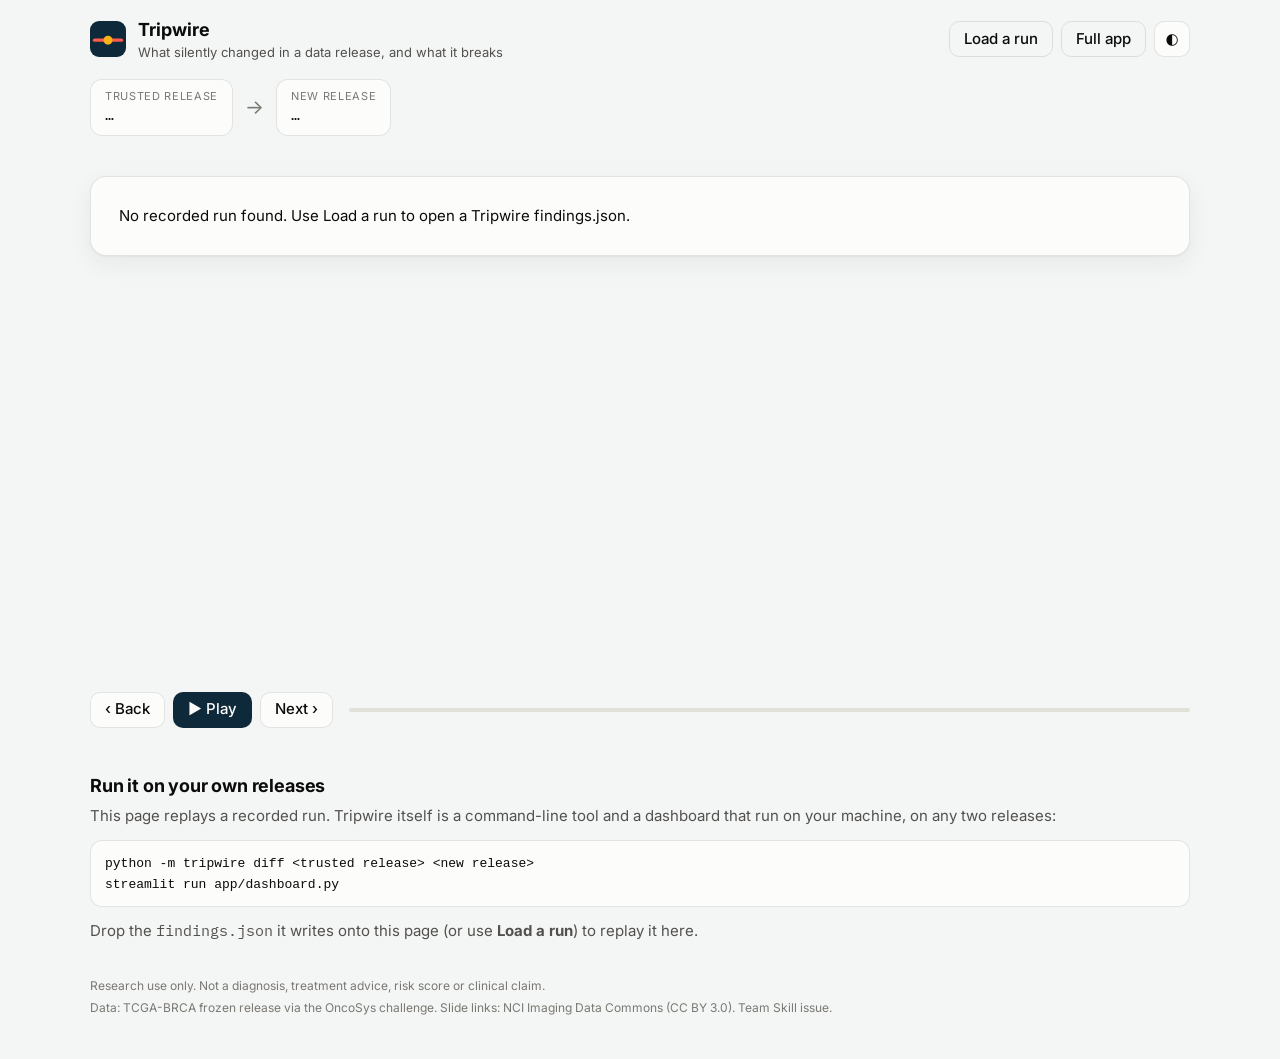
==== site/index.html @ 2ed7e62f "Replay page: step through a real Tripwire run (site/) A static page that replays one recorded run in" ====
<!doctype html>
<html lang="en">
<head>
<meta charset="utf-8">
<meta name="viewport" content="width=device-width, initial-scale=1">
<title>Tripwire Replay</title>
<meta name="description" content="Step through a real Tripwire run: what silently changed between two data releases, what it breaks, and what to do next.">
<link rel="preconnect" href="https://fonts.googleapis.com">
<link rel="preconnect" href="https://fonts.gstatic.com" crossorigin>
<link href="https://fonts.googleapis.com/css2?family=IBM+Plex+Mono:wght@400;500&family=Inter:wght@400;500;600;700&display=swap" rel="stylesheet">
<link rel="stylesheet" href="style.css">
<link rel="icon" href="data:image/svg+xml,%3Csvg xmlns='http://www.w3.org/2000/svg' viewBox='0 0 32 32'%3E%3Crect width='32' height='32' rx='8' fill='%230e2a3a'/%3E%3Cpath d='M4 17h24' stroke='%23ff5a4e' stroke-width='3' stroke-linecap='round'/%3E%3Ccircle cx='16' cy='17' r='4' fill='%23fab219'/%3E%3C/svg%3E">
</head>
<body>
<header class="top">
  <div class="brand">
    <svg class="mark" viewBox="0 0 32 32" aria-hidden="true"><rect width="32" height="32" rx="8"/><path d="M4 17h24"/><circle cx="16" cy="17" r="4"/></svg>
    <div>
      <div class="name">Tripwire</div>
      <div class="tag">What silently changed in a data release, and what it breaks</div>
    </div>
  </div>
  <div class="top-actions">
    <label class="btn ghost" title="Load a findings.json or .replay.json from any Tripwire run">
      <input id="file" type="file" accept=".json,application/json" hidden>
      <span>Load a run</span>
    </label>
    <a id="fullApp" class="btn ghost" href="#run-it">Full app</a>
    <button id="theme" class="btn icon" type="button" aria-label="Switch light or dark theme">◐</button>
  </div>
</header>

<section class="run-bar" aria-label="This run">
  <div class="releases">
    <div class="rel"><span class="k">Trusted release</span><span id="relA" class="v mono">…</span></div>
    <div class="arrow" aria-hidden="true">→</div>
    <div class="rel"><span class="k">New release</span><span id="relB" class="v mono">…</span></div>
  </div>
  <div id="overall" class="overall" aria-live="polite"></div>
</section>

<nav class="stages" id="stages" aria-label="Steps"></nav>

<main id="stage" class="stage" tabindex="-1"></main>

<div class="player">
  <button id="prev" class="btn" type="button" aria-label="Previous step">‹ Back</button>
  <button id="play" class="btn primary" type="button">▶ Play</button>
  <button id="next" class="btn" type="button" aria-label="Next step">Next ›</button>
  <div class="progress" aria-hidden="true"><span id="bar"></span></div>
</div>

<section id="run-it" class="run-it">
  <h2>Run it on your own releases</h2>
  <p>This page replays a recorded run. Tripwire itself is a command-line tool and a dashboard that run on your machine, on any two releases:</p>
  <pre class="mono"><code>python -m tripwire diff &lt;trusted release&gt; &lt;new release&gt;
streamlit run app/dashboard.py</code></pre>
  <p>Drop the <span class="mono">findings.json</span> it writes onto this page (or use <b>Load a run</b>) to replay it here.</p>
</section>

<footer class="foot">
  <p id="ruo">Research use only. Not a diagnosis, treatment advice, risk score or clinical claim.</p>
  <p>Data: TCGA-BRCA frozen release via the OncoSys challenge. Slide links: NCI Imaging Data Commons (CC BY 3.0). Team Skill issue.</p>
</footer>

<div id="drop" class="drop" hidden><div>Drop a Tripwire findings.json to replay it</div></div>
<div id="tip" class="tip" role="tooltip" hidden></div>
<script src="app.js"></script>
</body>
</html>
---- site/style.css ----
:root {
  color-scheme: light;
  --page: #f4f6f5;
  --surface: #fcfcfb;
  --surface-2: #eef1ef;
  --ink: #0b0b0b;
  --ink-2: #52514e;
  --muted: #7a7873;
  --line: #e1e0d9;
  --ring: rgba(11, 11, 11, 0.10);
  --brand: #0e2a3a;
  --wire: #ff5a4e;
  --wire-glow: rgba(255, 90, 78, 0.35);
  --dot: #c9ccc6;
  --dot-seen: #9aa59d;
  /* change kinds: reference categorical slots 1..8, fixed order */
  --c1: #2a78d6; --c2: #eb6834; --c3: #1baf7a; --c4: #eda100;
  --c5: #e87ba4; --c6: #008300; --c7: #6250d6; --c8: #e34948;
  /* verdicts: fixed status colors, always paired with icon + label */
  --ready: #0ca30c; --conditional: #fab219; --blocked: #d03b3b; --insufficient: #898781;
  --ready-ink: #006300;
  --shadow: 0 1px 2px rgba(0,0,0,.04), 0 8px 24px rgba(14,42,58,.06);
}
@media (prefers-color-scheme: dark) {
  :root:where(:not([data-theme="light"])) {
    color-scheme: dark;
    --page: #0d0f0f; --surface: #1a1a19; --surface-2: #232422; --ink: #f0efec; --ink-2: #c3c2b7;
    --muted: #8f8d86; --line: #2c2c2a; --ring: rgba(255,255,255,.10); --brand: #b9d7e6;
    --dot: #3a3c39; --dot-seen: #5d655f;
    --c1: #3987e5; --c2: #d95926; --c3: #199e70; --c4: #c98500;
    --c5: #d55181; --c6: #008300; --c7: #9085e9; --c8: #e66767;
    --ready-ink: #0ca30c; --shadow: 0 1px 2px rgba(0,0,0,.3);
  }
}
:root[data-theme="dark"] {
  color-scheme: dark;
  --page: #0d0f0f; --surface: #1a1a19; --surface-2: #232422; --ink: #f0efec; --ink-2: #c3c2b7;
  --muted: #8f8d86; --line: #2c2c2a; --ring: rgba(255,255,255,.10); --brand: #b9d7e6;
  --dot: #3a3c39; --dot-seen: #5d655f;
  --c1: #3987e5; --c2: #d95926; --c3: #199e70; --c4: #c98500;
  --c5: #d55181; --c6: #008300; --c7: #9085e9; --c8: #e66767;
  --ready-ink: #0ca30c; --shadow: 0 1px 2px rgba(0,0,0,.3);
}

* { box-sizing: border-box; }
html { -webkit-text-size-adjust: 100%; }
body {
  margin: 0; background: var(--page); color: var(--ink);
  font: 15px/1.5 Inter, system-ui, -apple-system, "Segoe UI", sans-serif;
}
.mono { font-family: "IBM Plex Mono", ui-monospace, Consolas, monospace; }
a { color: inherit; }
h2, h3 { margin: 0; letter-spacing: -0.01em; }

/* header */
.top {
  display: flex; align-items: center; justify-content: space-between; gap: 16px;
  padding: 16px clamp(16px, 4vw, 40px); max-width: 1180px; margin: 0 auto;
}
.brand { display: flex; align-items: center; gap: 12px; min-width: 0; }
.mark { width: 36px; height: 36px; flex: none; }
.mark rect { fill: var(--brand); }
.mark path { stroke: var(--wire); stroke-width: 3; stroke-linecap: round; }
.mark circle { fill: var(--conditional); }
.name { font-weight: 700; font-size: 18px; }
.tag { color: var(--ink-2); font-size: 13px; }
.top-actions { display: flex; gap: 8px; align-items: center; flex: none; }

.btn {
  display: inline-flex; align-items: center; gap: 6px; height: 36px; padding: 0 14px;
  border-radius: 10px; border: 1px solid var(--ring); background: var(--surface); color: var(--ink);
  font: inherit; font-weight: 500; cursor: pointer; text-decoration: none; white-space: nowrap;
}
.btn:hover { border-color: var(--muted); }
.btn:focus-visible { outline: 2px solid var(--c1); outline-offset: 2px; }
.btn.primary { background: var(--brand); color: var(--surface); border-color: transparent; }
.btn.ghost { background: transparent; }
.btn.icon { width: 36px; padding: 0; justify-content: center; }

/* run bar */
.run-bar, .stages, .stage, .player, .run-it, .foot {
  max-width: 1180px; margin-left: auto; margin-right: auto;
  padding-left: clamp(16px, 4vw, 40px); padding-right: clamp(16px, 4vw, 40px);
}
.run-bar { display: flex; flex-wrap: wrap; align-items: center; justify-content: space-between; gap: 12px; }
.releases { display: flex; align-items: center; gap: 12px; flex-wrap: wrap; }
.rel { display: flex; flex-direction: column; background: var(--surface); border: 1px solid var(--ring); border-radius: 12px; padding: 8px 14px; }
.rel .k { font-size: 11px; text-transform: uppercase; letter-spacing: .06em; color: var(--muted); }
.rel .v { font-weight: 500; }
.arrow { color: var(--muted); font-size: 20px; }
.overall { display: flex; align-items: center; gap: 10px; }
.overall .lbl { color: var(--ink-2); font-size: 13px; }

/* verdict pill: icon + label + color */
.pill {
  display: inline-flex; align-items: center; gap: 6px; padding: 3px 10px 3px 6px; border-radius: 999px;
  font-size: 13px; font-weight: 600; border: 1px solid var(--ring); background: var(--surface); white-space: nowrap;
}
.pill i { width: 18px; height: 18px; border-radius: 50%; display: inline-grid; place-items: center; font-style: normal; font-size: 11px; color: #fff; }
.pill.Ready i { background: var(--ready); }
.pill.Conditional i { background: var(--conditional); color: #0b0b0b; }
.pill.Blocked i { background: var(--blocked); }
.pill.Insufficient i { background: var(--insufficient); }
.pill.big { font-size: 15px; padding: 5px 14px 5px 8px; }
.pill.big i { width: 22px; height: 22px; font-size: 13px; }

/* stage chips */
.stages { display: flex; gap: 6px; overflow-x: auto; padding-top: 20px; padding-bottom: 4px; scrollbar-width: thin; }
.chip {
  flex: none; display: flex; align-items: center; gap: 8px; border: 1px solid var(--ring); background: var(--surface);
  color: var(--ink-2); border-radius: 999px; padding: 6px 12px 6px 6px; font: inherit; font-size: 13px; cursor: pointer;
}
.chip b { width: 22px; height: 22px; border-radius: 50%; background: var(--surface-2); display: grid; place-items: center; font-size: 12px; color: var(--ink-2); }
.chip.done b { background: var(--dot-seen); color: var(--surface); }
.chip.on { color: var(--ink); border-color: var(--ink); }
.chip.on b { background: var(--wire); color: #fff; }

/* stage */
.stage { padding-top: 16px; padding-bottom: 8px; min-height: 520px; outline: none; }
.card { background: var(--surface); border: 1px solid var(--ring); border-radius: 16px; box-shadow: var(--shadow); padding: clamp(16px, 3vw, 28px); }
.lead { display: flex; flex-wrap: wrap; align-items: baseline; justify-content: space-between; gap: 8px 24px; margin-bottom: 18px; }
.lead h2 { font-size: clamp(20px, 2.6vw, 26px); }
.lead p { margin: 4px 0 0; color: var(--ink-2); max-width: 70ch; }
.fade-in { animation: fade .35s ease both; }
@keyframes fade { from { opacity: 0; transform: translateY(6px); } to { opacity: 1; transform: none; } }

/* step 1: files */
.files { display: grid; grid-template-columns: repeat(auto-fill, minmax(min(190px, 100%), 1fr)); gap: 10px; }
.file { border: 1px solid var(--ring); border-radius: 12px; padding: 12px 14px; background: var(--surface); }
.file .fn { font-family: "IBM Plex Mono", monospace; font-size: 13px; word-break: break-all; }
.file .n { font-size: 22px; font-weight: 600; margin-top: 4px; font-variant-numeric: tabular-nums; }
.file .s { color: var(--muted); font-size: 12px; }
.file.gone { opacity: .55; border-style: dashed; }
.callout { margin-top: 16px; padding: 12px 14px; border-radius: 12px; background: var(--surface-2); color: var(--ink-2); font-size: 14px; }
.callout b { color: var(--ink); }

/* step 2: scan */
.scan { display: grid; grid-template-columns: minmax(0, 1fr) 280px; gap: 20px; }
@media (max-width: 860px) { .scan { grid-template-columns: 1fr; } }
.field-wrap { position: relative; }
.field-head { display: flex; justify-content: space-between; align-items: baseline; gap: 8px; margin-bottom: 8px; flex-wrap: wrap; }
.field-head .fn { font-family: "IBM Plex Mono", monospace; font-size: 13px; }
.field-head .count { color: var(--ink-2); font-size: 13px; font-variant-numeric: tabular-nums; }
svg.field { width: 100%; height: auto; display: block; }
svg.field circle { fill: var(--dot); transition: fill .25s ease; }
svg.field circle.seen { fill: var(--dot-seen); }
svg.field circle.hit { stroke: var(--surface); stroke-width: 2; }
svg.field .wire { stroke: var(--wire); stroke-width: 2; }
svg.field .wire-glow { stroke: var(--wire-glow); stroke-width: 10; }
svg.field .trip { fill: none; stroke-width: 2; }
.file-tabs { display: flex; flex-wrap: wrap; gap: 6px; margin-bottom: 12px; }
.ftab { border: 1px solid var(--ring); border-radius: 8px; padding: 4px 8px; font-family: "IBM Plex Mono", monospace; font-size: 12px; color: var(--muted); background: var(--surface); }
.ftab.on { color: var(--ink); border-color: var(--ink); }
.ftab.clean::after { content: " ✓"; color: var(--ready-ink); }
.ftab.tripped::after { content: " ●"; color: var(--wire); }
.legend { display: flex; flex-direction: column; gap: 8px; }
.legend .row { display: flex; align-items: center; gap: 10px; font-size: 14px; }
.sw { width: 12px; height: 12px; border-radius: 50%; flex: none; box-shadow: 0 0 0 2px var(--surface), 0 0 0 3px var(--ring); }
.legend .n { margin-left: auto; font-variant-numeric: tabular-nums; font-weight: 600; }
.tally { font-size: 40px; font-weight: 700; font-variant-numeric: tabular-nums; line-height: 1; }
.tally small { font-size: 14px; font-weight: 500; color: var(--ink-2); }
.side { display: flex; flex-direction: column; gap: 16px; }
.side .sub { color: var(--ink-2); font-size: 13px; }

/* step 3: findings */
.findings { display: grid; gap: 12px; }
.finding { border: 1px solid var(--ring); border-radius: 14px; padding: 16px; display: grid; grid-template-columns: 6px 1fr; gap: 14px; background: var(--surface); }
.finding .bar { border-radius: 3px; }
.finding .meta { display: flex; flex-wrap: wrap; gap: 8px; align-items: center; margin-bottom: 6px; }
.finding .id { font-family: "IBM Plex Mono", monospace; font-size: 12px; color: var(--muted); }
.finding .kind { font-weight: 600; }
.finding p { margin: 4px 0; }
.sev { font-size: 12px; border-radius: 6px; padding: 1px 8px; border: 1px solid var(--ring); color: var(--ink-2); }
.sev.high { border-color: var(--blocked); color: var(--blocked); }
.sev.medium { border-color: var(--conditional); }
.reason { color: var(--ink-2); font-size: 13px; }
.samples { display: flex; flex-wrap: wrap; gap: 6px; margin-top: 8px; }
.sample { font-family: "IBM Plex Mono", monospace; font-size: 12px; border: 1px solid var(--ring); border-radius: 6px; padding: 2px 7px; text-decoration: none; background: var(--surface-2); }
a.sample:hover { border-color: var(--c1); }
.limit { margin-top: 8px; font-size: 13px; color: var(--muted); }

/* step 4: impact */
.impact { display: grid; grid-template-columns: 1fr 1fr; gap: 16px; }
@media (max-width: 760px) { .impact { grid-template-columns: 1fr; } }
.analysis { border: 1px solid var(--ring); border-radius: 14px; padding: 16px; background: var(--surface); }
.analysis h3 { font-size: 16px; display: flex; gap: 8px; align-items: center; flex-wrap: wrap; }
.analysis .aid { font-family: "IBM Plex Mono", monospace; font-size: 12px; color: var(--muted); }
.reads { display: flex; flex-wrap: wrap; gap: 6px; margin: 10px 0; }
.reads span { font-family: "IBM Plex Mono", monospace; font-size: 12px; border-radius: 6px; padding: 2px 7px; border: 1px solid var(--ring); }
.reads span.hit { border-color: var(--wire); color: var(--wire); }
.analysis .why { color: var(--ink-2); font-size: 14px; margin: 0; }
.touch { display: flex; gap: 6px; flex-wrap: wrap; margin-top: 10px; }
.touch span { font-size: 12px; padding: 2px 8px; border-radius: 999px; color: #fff; }

/* step 5: rerun */
.rerun { display: grid; grid-template-columns: 1fr 1fr; gap: 16px; }
@media (max-width: 760px) { .rerun { grid-template-columns: 1fr; } }
.meter { margin: 18px 0 8px; }
.meter .track { position: relative; height: 44px; }
.meter .axis { position: absolute; left: 0; right: 0; top: 21px; height: 2px; background: var(--line); }
.meter .band { position: absolute; top: 10px; height: 24px; border-radius: 6px; background: color-mix(in srgb, var(--ready) 16%, transparent); border: 1px dashed color-mix(in srgb, var(--ready) 60%, transparent); }
.meter .mk { position: absolute; top: 4px; width: 2px; height: 36px; transform: translateX(-1px); }
.meter .mk.a { background: var(--ink); }
.meter .mk.b { background: var(--wire); transition: left 1.2s cubic-bezier(.2,.8,.2,1); }
.meter .labels { display: flex; justify-content: space-between; font-size: 12px; color: var(--muted); font-variant-numeric: tabular-nums; }
.kv { display: grid; grid-template-columns: auto 1fr; gap: 4px 14px; font-size: 14px; margin-top: 10px; }
.kv dt { color: var(--muted); }
.kv dd { margin: 0; font-variant-numeric: tabular-nums; }
.bars { display: grid; gap: 8px; margin-top: 14px; }
.brow { display: grid; grid-template-columns: 64px 1fr 52px; gap: 10px; align-items: center; font-size: 13px; }
.brow .b2 { display: grid; gap: 2px; }
.brow .b2 span { height: 8px; border-radius: 0 4px 4px 0; min-width: 2px; transition: width 1s ease; }
.brow .b2 span.a { background: var(--dot-seen); }
.brow .b2 span.b { background: var(--c1); }
.brow .v { text-align: right; font-variant-numeric: tabular-nums; color: var(--ink-2); }
.key { display: flex; gap: 14px; font-size: 12px; color: var(--ink-2); margin-top: 8px; }
.key span::before { content: ""; display: inline-block; width: 10px; height: 8px; border-radius: 2px; margin-right: 5px; vertical-align: middle; }
.key .ka::before { background: var(--dot-seen); }
.key .kb::before { background: var(--c1); }

/* step 6: questions */
.qgrid { display: grid; grid-template-columns: repeat(auto-fill, minmax(min(260px, 100%), 1fr)); gap: 12px; }
.q { border: 1px solid var(--ring); border-radius: 14px; padding: 14px; background: var(--surface); display: flex; flex-direction: column; gap: 8px; }
.q .use { font-size: 11px; text-transform: uppercase; letter-spacing: .06em; color: var(--muted); }
.q h3 { font-size: 15px; font-weight: 600; }
.q .why { font-size: 13px; color: var(--ink-2); margin: 0; }
.q .checks { display: flex; flex-wrap: wrap; gap: 4px; }
.q .checks span { font-size: 11px; border-radius: 6px; padding: 1px 6px; border: 1px solid var(--ring); color: var(--ink-2); }
.q .checks span.pass::before { content: "✓ "; color: var(--ready-ink); }
.q .checks span.fixable::before, .q .checks span.insufficient::before { content: "! "; color: var(--conditional); }
.q .checks span.fail::before { content: "✕ "; color: var(--blocked); }
.q .checks span.skipped::before, .q .checks span.unavailable::before, .q .checks span.missing::before { content: "– "; color: var(--muted); }
.q.reveal { animation: flip .5s ease both; }
@keyframes flip { from { opacity: 0; transform: rotateX(70deg); } to { opacity: 1; transform: none; } }

/* step 7: next */
.next { display: grid; grid-template-columns: minmax(0, 1.4fr) minmax(0, 1fr); gap: 20px; }
@media (max-width: 860px) { .next { grid-template-columns: 1fr; } }
.steps { list-style: none; margin: 0; padding: 0; display: grid; gap: 10px; }
.steps li { display: grid; grid-template-columns: 28px 1fr; gap: 12px; padding: 12px; border: 1px solid var(--ring); border-radius: 12px; background: var(--surface); }
.steps .num { width: 28px; height: 28px; border-radius: 50%; background: var(--brand); color: var(--surface); display: grid; place-items: center; font-size: 13px; font-weight: 600; }
.steps .who { font-size: 11px; text-transform: uppercase; letter-spacing: .06em; color: var(--muted); }
.steps .act { font-weight: 600; }
.steps .why, .steps .eff { font-size: 13px; color: var(--ink-2); margin-top: 2px; }
.steps .eff { color: var(--ready-ink); }
.cant { border: 1px dashed var(--muted); border-radius: 14px; padding: 16px; }
.cant h3 { font-size: 15px; margin-bottom: 8px; }
.cant ul { margin: 0; padding-left: 18px; color: var(--ink-2); font-size: 14px; display: grid; gap: 6px; }
.together { margin-top: 14px; font-size: 14px; }

/* player */
.player { display: flex; align-items: center; gap: 8px; padding-top: 12px; padding-bottom: 12px; position: sticky; bottom: 0; background: linear-gradient(to top, var(--page) 70%, transparent); }
.progress { flex: 1; height: 4px; background: var(--line); border-radius: 2px; overflow: hidden; margin-left: 8px; }
.progress span { display: block; height: 100%; width: 0; background: var(--wire); transition: width .3s ease; }

.run-it { padding-top: 32px; padding-bottom: 8px; }
.run-it h2 { font-size: 18px; margin-bottom: 6px; }
.run-it p { color: var(--ink-2); margin: 6px 0; }
.run-it pre { background: var(--surface); border: 1px solid var(--ring); border-radius: 12px; padding: 12px 14px; overflow-x: auto; font-size: 13px; }
.foot { padding-top: 16px; padding-bottom: 40px; color: var(--muted); font-size: 12px; }
.foot p { margin: 4px 0; }

[hidden] { display: none !important; }
.drop { position: fixed; inset: 0; background: color-mix(in srgb, var(--page) 85%, transparent); display: grid; place-items: center; z-index: 20; }
.drop div { border: 2px dashed var(--ink); border-radius: 16px; padding: 32px 40px; font-weight: 600; background: var(--surface); }
.tip { position: fixed; z-index: 30; pointer-events: none; background: var(--ink); color: var(--surface); font-size: 12px; padding: 6px 9px; border-radius: 8px; max-width: 280px; }
.err { color: var(--blocked); }

@media (max-width: 560px) {
  .top { flex-wrap: wrap; }
  .tag { display: none; }
  .top-actions { width: 100%; }
  .top-actions .btn { height: 32px; font-size: 13px; padding: 0 10px; }
  .top-actions .btn.icon { margin-left: auto; width: 32px; padding: 0; }
  .releases { gap: 8px; }
  .arrow { display: none; }
  .rel { padding: 6px 10px; }
  .stage { min-height: 0; }
  .card { border-radius: 12px; }
}
@media (prefers-reduced-motion: reduce) {
  *, *::before, *::after { animation: none !important; transition: none !important; }
}
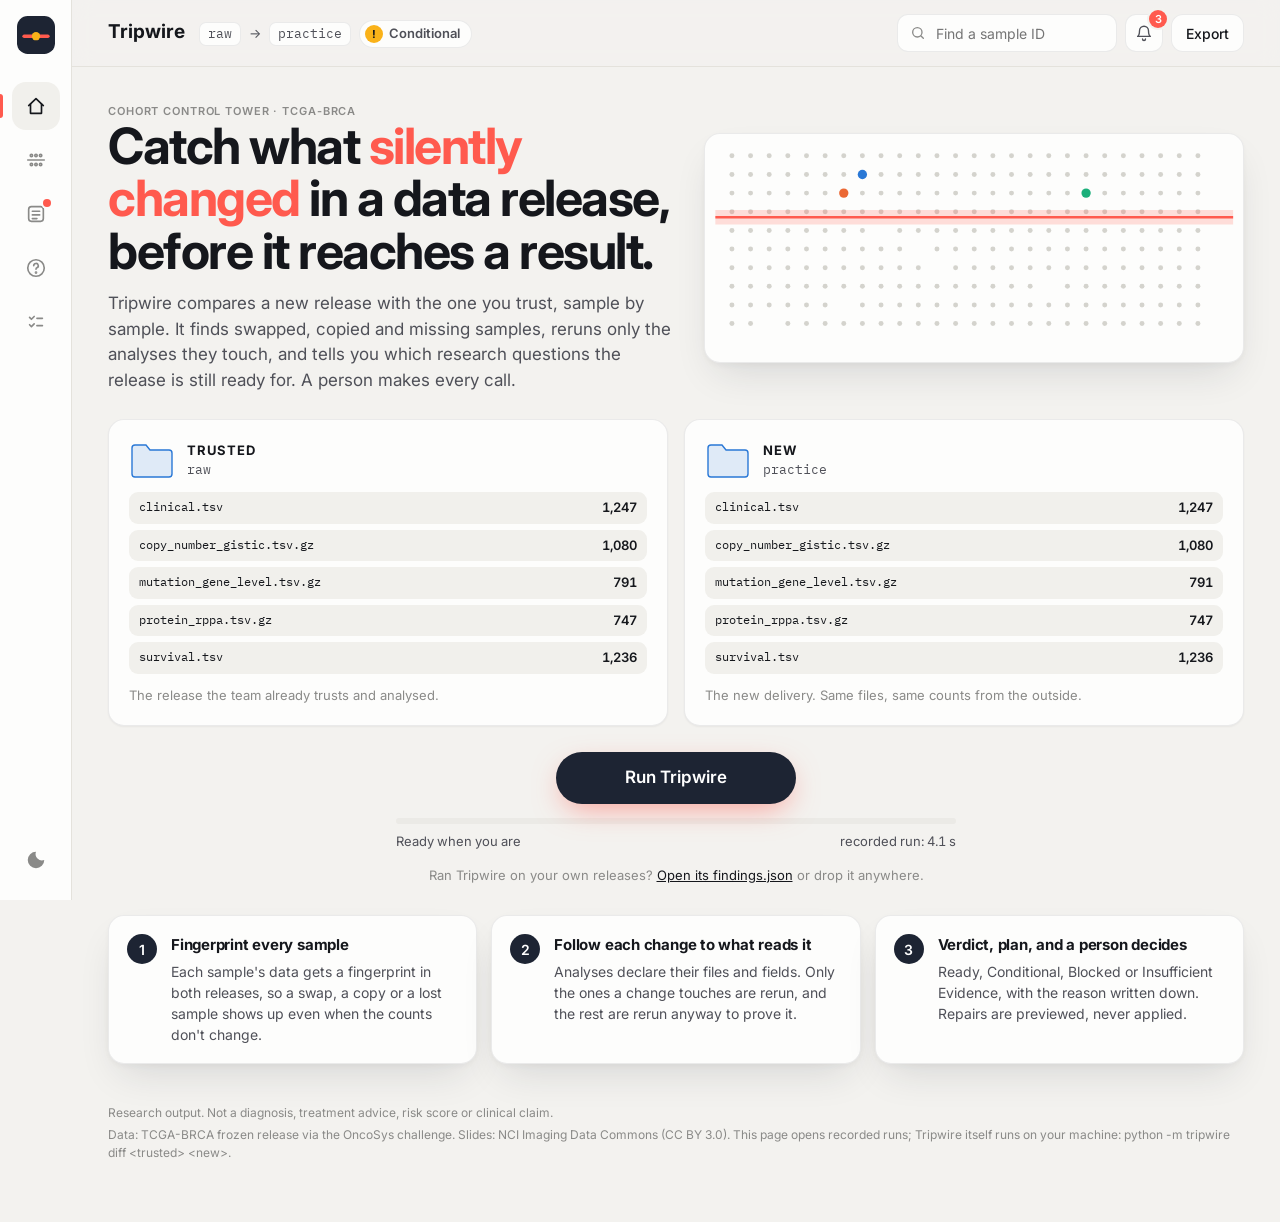
==== commit c09a8f02: "Product site: run, scan, findings with review, questions, next steps Rebuilds site/ as the Tripwire " ====
--- a/site/index.html
+++ b/site/index.html
@@ -3,68 +3,54 @@
 <head>
 <meta charset="utf-8">
 <meta name="viewport" content="width=device-width, initial-scale=1">
-<title>Tripwire Replay</title>
-<meta name="description" content="Step through a real Tripwire run: what silently changed between two data releases, what it breaks, and what to do next.">
+<title>Tripwire</title>
+<meta name="description" content="Tripwire finds what silently changed between two releases of a dataset, shows which results it breaks, and hands a person the decision.">
 <link rel="preconnect" href="https://fonts.googleapis.com">
 <link rel="preconnect" href="https://fonts.gstatic.com" crossorigin>
 <link href="https://fonts.googleapis.com/css2?family=IBM+Plex+Mono:wght@400;500&family=Inter:wght@400;500;600;700&display=swap" rel="stylesheet">
 <link rel="stylesheet" href="style.css">
-<link rel="icon" href="data:image/svg+xml,%3Csvg xmlns='http://www.w3.org/2000/svg' viewBox='0 0 32 32'%3E%3Crect width='32' height='32' rx='8' fill='%230e2a3a'/%3E%3Cpath d='M4 17h24' stroke='%23ff5a4e' stroke-width='3' stroke-linecap='round'/%3E%3Ccircle cx='16' cy='17' r='4' fill='%23fab219'/%3E%3C/svg%3E">
+<link rel="icon" href="data:image/svg+xml,%3Csvg xmlns='http://www.w3.org/2000/svg' viewBox='0 0 32 32'%3E%3Crect width='32' height='32' rx='8' fill='%231d2433'/%3E%3Cpath d='M6 17h20' stroke='%23ff5a4e' stroke-width='3' stroke-linecap='round'/%3E%3Ccircle cx='16' cy='17' r='3.5' fill='%23fab219'/%3E%3C/svg%3E">
 </head>
 <body>
-<header class="top">
-  <div class="brand">
-    <svg class="mark" viewBox="0 0 32 32" aria-hidden="true"><rect width="32" height="32" rx="8"/><path d="M4 17h24"/><circle cx="16" cy="17" r="4"/></svg>
-    <div>
-      <div class="name">Tripwire</div>
-      <div class="tag">What silently changed in a data release, and what it breaks</div>
-    </div>
+<div class="app">
+  <aside class="side" aria-label="Main">
+    <a class="logo" href="#run" aria-label="Tripwire home">
+      <svg viewBox="0 0 32 32" aria-hidden="true"><rect width="32" height="32" rx="9"/><path d="M6 17h20"/><circle cx="16" cy="17" r="3.5"/></svg>
+    </a>
+    <nav id="nav" class="nav"></nav>
+    <button id="theme" class="nav-btn theme" type="button" aria-label="Switch light or dark theme" title="Theme">
+      <svg viewBox="0 0 24 24" aria-hidden="true"><path d="M12 3a9 9 0 1 0 9 9 7 7 0 0 1-9-9z"/></svg>
+    </button>
+  </aside>
+
+  <div class="main">
+    <header class="bar">
+      <div class="bar-title">
+        <span class="word">Tripwire</span>
+        <span class="crumbs" id="crumbs"></span>
+      </div>
+      <div class="bar-actions">
+        <label class="search" title="Find a sample">
+          <svg viewBox="0 0 24 24" aria-hidden="true"><circle cx="11" cy="11" r="7"/><path d="m20 20-3.5-3.5"/></svg>
+          <input id="search" type="search" placeholder="Find a sample ID" autocomplete="off" aria-label="Find a sample ID">
+        </label>
+        <button id="bell" class="icon-btn" type="button" aria-label="Open reviews">
+          <svg viewBox="0 0 24 24" aria-hidden="true"><path d="M6 9a6 6 0 1 1 12 0c0 6 2.5 7.5 2.5 7.5h-17S6 15 6 9z"/><path d="M10 20a2 2 0 0 0 4 0"/></svg>
+          <span id="bellCount" class="badge" hidden></span>
+        </button>
+        <button id="export" class="btn small" type="button" title="Download findings.json with your review decisions">Export</button>
+      </div>
+    </header>
+    <main id="view" class="view" tabindex="-1"></main>
   </div>
-  <div class="top-actions">
-    <label class="btn ghost" title="Load a findings.json or .replay.json from any Tripwire run">
-      <input id="file" type="file" accept=".json,application/json" hidden>
-      <span>Load a run</span>
-    </label>
-    <a id="fullApp" class="btn ghost" href="#run-it">Full app</a>
-    <button id="theme" class="btn icon" type="button" aria-label="Switch light or dark theme">◐</button>
-  </div>
-</header>
-
-<section class="run-bar" aria-label="This run">
-  <div class="releases">
-    <div class="rel"><span class="k">Trusted release</span><span id="relA" class="v mono">…</span></div>
-    <div class="arrow" aria-hidden="true">→</div>
-    <div class="rel"><span class="k">New release</span><span id="relB" class="v mono">…</span></div>
-  </div>
-  <div id="overall" class="overall" aria-live="polite"></div>
-</section>
-
-<nav class="stages" id="stages" aria-label="Steps"></nav>
-
-<main id="stage" class="stage" tabindex="-1"></main>
-
-<div class="player">
-  <button id="prev" class="btn" type="button" aria-label="Previous step">‹ Back</button>
-  <button id="play" class="btn primary" type="button">▶ Play</button>
-  <button id="next" class="btn" type="button" aria-label="Next step">Next ›</button>
-  <div class="progress" aria-hidden="true"><span id="bar"></span></div>
 </div>
 
-<section id="run-it" class="run-it">
-  <h2>Run it on your own releases</h2>
-  <p>This page replays a recorded run. Tripwire itself is a command-line tool and a dashboard that run on your machine, on any two releases:</p>
-  <pre class="mono"><code>python -m tripwire diff &lt;trusted release&gt; &lt;new release&gt;
-streamlit run app/dashboard.py</code></pre>
-  <p>Drop the <span class="mono">findings.json</span> it writes onto this page (or use <b>Load a run</b>) to replay it here.</p>
-</section>
-
-<footer class="foot">
-  <p id="ruo">Research use only. Not a diagnosis, treatment advice, risk score or clinical claim.</p>
-  <p>Data: TCGA-BRCA frozen release via the OncoSys challenge. Slide links: NCI Imaging Data Commons (CC BY 3.0). Team Skill issue.</p>
-</footer>
-
-<div id="drop" class="drop" hidden><div>Drop a Tripwire findings.json to replay it</div></div>
+<aside id="drawer" class="drawer" aria-label="Reviewer" hidden></aside>
+<div id="scrim" class="scrim" hidden></div>
+<div id="drop" class="dropall" hidden><div>Drop a Tripwire <span class="mono">findings.json</span> to open it</div></div>
 <div id="tip" class="tip" role="tooltip" hidden></div>
+<div id="toast" class="toast" role="status" aria-live="polite" hidden></div>
+<input id="file" type="file" accept=".json,application/json" hidden>
 <script src="app.js"></script>
 </body>
 </html>
--- a/site/style.css
+++ b/site/style.css
@@ -1,282 +1,333 @@
 :root {
   color-scheme: light;
-  --page: #f4f6f5;
-  --surface: #fcfcfb;
-  --surface-2: #eef1ef;
-  --ink: #0b0b0b;
-  --ink-2: #52514e;
-  --muted: #7a7873;
-  --line: #e1e0d9;
-  --ring: rgba(11, 11, 11, 0.10);
-  --brand: #0e2a3a;
+  --page: #f3f2ef;
+  --surface: #fdfdfc;
+  --surface-2: #f1f0ec;
+  --sunk: #ebeae6;
+  --ink: #15171c;
+  --ink-2: #4f5058;
+  --muted: #8a8a88;
+  --line: #e4e2dc;
+  --ring: rgba(21, 23, 28, 0.08);
+  --navy: #1d2433;
+  --on-navy: #ffffff;
   --wire: #ff5a4e;
-  --wire-glow: rgba(255, 90, 78, 0.35);
-  --dot: #c9ccc6;
-  --dot-seen: #9aa59d;
-  /* change kinds: reference categorical slots 1..8, fixed order */
+  --wire-soft: rgba(255, 90, 78, 0.18);
+  --dot: #d4d3cd;
+  --dot-seen: #a9aaa4;
+  /* change kinds: reference categorical slots, fixed order */
   --c1: #2a78d6; --c2: #eb6834; --c3: #1baf7a; --c4: #eda100;
   --c5: #e87ba4; --c6: #008300; --c7: #6250d6; --c8: #e34948;
-  /* verdicts: fixed status colors, always paired with icon + label */
+  /* verdict status: fixed, always with icon + label */
   --ready: #0ca30c; --conditional: #fab219; --blocked: #d03b3b; --insufficient: #898781;
-  --ready-ink: #006300;
-  --shadow: 0 1px 2px rgba(0,0,0,.04), 0 8px 24px rgba(14,42,58,.06);
+  --ready-ink: #0a7d0a; --amber-wash: #fff4dc; --green-wash: #e8f6e8;
+  --shadow-1: 0 1px 2px rgba(21, 23, 28, .05);
+  --shadow-2: 0 2px 6px rgba(21, 23, 28, .04), 0 18px 40px -12px rgba(29, 36, 51, .14);
+  --radius: 16px;
 }
 @media (prefers-color-scheme: dark) {
   :root:where(:not([data-theme="light"])) {
     color-scheme: dark;
-    --page: #0d0f0f; --surface: #1a1a19; --surface-2: #232422; --ink: #f0efec; --ink-2: #c3c2b7;
-    --muted: #8f8d86; --line: #2c2c2a; --ring: rgba(255,255,255,.10); --brand: #b9d7e6;
-    --dot: #3a3c39; --dot-seen: #5d655f;
-    --c1: #3987e5; --c2: #d95926; --c3: #199e70; --c4: #c98500;
-    --c5: #d55181; --c6: #008300; --c7: #9085e9; --c8: #e66767;
-    --ready-ink: #0ca30c; --shadow: 0 1px 2px rgba(0,0,0,.3);
+    --page: #0f1013; --surface: #18191d; --surface-2: #1f2025; --sunk: #141518;
+    --ink: #f1f0ec; --ink-2: #c3c2bb; --muted: #8d8c88; --line: #2a2b30; --ring: rgba(255,255,255,.09);
+    --navy: #e9ecf3; --on-navy: #12141a; --dot: #34353a; --dot-seen: #5a5c62;
+    --c1: #3987e5; --c2: #d95926; --c3: #199e70; --c4: #c98500; --c5: #d55181; --c6: #008300; --c7: #9085e9; --c8: #e66767;
+    --ready-ink: #2fc22f; --amber-wash: #2b2416; --green-wash: #15261a;
+    --shadow-1: none; --shadow-2: 0 18px 40px -16px rgba(0,0,0,.6);
   }
 }
 :root[data-theme="dark"] {
   color-scheme: dark;
-  --page: #0d0f0f; --surface: #1a1a19; --surface-2: #232422; --ink: #f0efec; --ink-2: #c3c2b7;
-  --muted: #8f8d86; --line: #2c2c2a; --ring: rgba(255,255,255,.10); --brand: #b9d7e6;
-  --dot: #3a3c39; --dot-seen: #5d655f;
-  --c1: #3987e5; --c2: #d95926; --c3: #199e70; --c4: #c98500;
-  --c5: #d55181; --c6: #008300; --c7: #9085e9; --c8: #e66767;
-  --ready-ink: #0ca30c; --shadow: 0 1px 2px rgba(0,0,0,.3);
+  --page: #0f1013; --surface: #18191d; --surface-2: #1f2025; --sunk: #141518;
+  --ink: #f1f0ec; --ink-2: #c3c2bb; --muted: #8d8c88; --line: #2a2b30; --ring: rgba(255,255,255,.09);
+  --navy: #e9ecf3; --on-navy: #12141a; --dot: #34353a; --dot-seen: #5a5c62;
+  --c1: #3987e5; --c2: #d95926; --c3: #199e70; --c4: #c98500; --c5: #d55181; --c6: #008300; --c7: #9085e9; --c8: #e66767;
+  --ready-ink: #2fc22f; --amber-wash: #2b2416; --green-wash: #15261a;
+  --shadow-1: none; --shadow-2: 0 18px 40px -16px rgba(0,0,0,.6);
 }
 
 * { box-sizing: border-box; }
+[hidden] { display: none !important; }
 html { -webkit-text-size-adjust: 100%; }
-body {
-  margin: 0; background: var(--page); color: var(--ink);
-  font: 15px/1.5 Inter, system-ui, -apple-system, "Segoe UI", sans-serif;
-}
+body { margin: 0; background: var(--page); color: var(--ink); font: 15px/1.5 Inter, system-ui, -apple-system, "Segoe UI", sans-serif; }
 .mono { font-family: "IBM Plex Mono", ui-monospace, Consolas, monospace; }
 a { color: inherit; }
-h2, h3 { margin: 0; letter-spacing: -0.01em; }
-
-/* header */
-.top {
-  display: flex; align-items: center; justify-content: space-between; gap: 16px;
-  padding: 16px clamp(16px, 4vw, 40px); max-width: 1180px; margin: 0 auto;
-}
-.brand { display: flex; align-items: center; gap: 12px; min-width: 0; }
-.mark { width: 36px; height: 36px; flex: none; }
-.mark rect { fill: var(--brand); }
-.mark path { stroke: var(--wire); stroke-width: 3; stroke-linecap: round; }
-.mark circle { fill: var(--conditional); }
-.name { font-weight: 700; font-size: 18px; }
-.tag { color: var(--ink-2); font-size: 13px; }
-.top-actions { display: flex; gap: 8px; align-items: center; flex: none; }
-
-.btn {
-  display: inline-flex; align-items: center; gap: 6px; height: 36px; padding: 0 14px;
-  border-radius: 10px; border: 1px solid var(--ring); background: var(--surface); color: var(--ink);
-  font: inherit; font-weight: 500; cursor: pointer; text-decoration: none; white-space: nowrap;
-}
-.btn:hover { border-color: var(--muted); }
-.btn:focus-visible { outline: 2px solid var(--c1); outline-offset: 2px; }
-.btn.primary { background: var(--brand); color: var(--surface); border-color: transparent; }
-.btn.ghost { background: transparent; }
-.btn.icon { width: 36px; padding: 0; justify-content: center; }
-
-/* run bar */
-.run-bar, .stages, .stage, .player, .run-it, .foot {
-  max-width: 1180px; margin-left: auto; margin-right: auto;
-  padding-left: clamp(16px, 4vw, 40px); padding-right: clamp(16px, 4vw, 40px);
-}
-.run-bar { display: flex; flex-wrap: wrap; align-items: center; justify-content: space-between; gap: 12px; }
-.releases { display: flex; align-items: center; gap: 12px; flex-wrap: wrap; }
-.rel { display: flex; flex-direction: column; background: var(--surface); border: 1px solid var(--ring); border-radius: 12px; padding: 8px 14px; }
-.rel .k { font-size: 11px; text-transform: uppercase; letter-spacing: .06em; color: var(--muted); }
-.rel .v { font-weight: 500; }
-.arrow { color: var(--muted); font-size: 20px; }
-.overall { display: flex; align-items: center; gap: 10px; }
-.overall .lbl { color: var(--ink-2); font-size: 13px; }
-
-/* verdict pill: icon + label + color */
-.pill {
-  display: inline-flex; align-items: center; gap: 6px; padding: 3px 10px 3px 6px; border-radius: 999px;
-  font-size: 13px; font-weight: 600; border: 1px solid var(--ring); background: var(--surface); white-space: nowrap;
-}
-.pill i { width: 18px; height: 18px; border-radius: 50%; display: inline-grid; place-items: center; font-style: normal; font-size: 11px; color: #fff; }
+h1, h2, h3 { margin: 0; letter-spacing: -0.015em; }
+button { font: inherit; color: inherit; }
+:focus-visible { outline: 2px solid var(--c1); outline-offset: 2px; }
+
+/* ---------- shell ---------- */
+.app { display: grid; grid-template-columns: 72px minmax(0, 1fr); min-height: 100vh; }
+.side { position: sticky; top: 0; height: 100vh; display: flex; flex-direction: column; align-items: center; gap: 10px; padding: 16px 0; background: var(--surface); border-right: 1px solid var(--line); z-index: 5; }
+.logo svg { width: 38px; height: 38px; display: block; }
+.logo rect { fill: var(--navy); }
+.logo path { stroke: var(--wire); stroke-width: 3; stroke-linecap: round; }
+.logo circle { fill: var(--conditional); }
+.nav { display: flex; flex-direction: column; gap: 6px; margin-top: 18px; flex: 1; }
+.nav-btn { position: relative; width: 48px; height: 48px; border-radius: 14px; border: 0; background: transparent; display: grid; place-items: center; cursor: pointer; color: var(--muted); text-decoration: none; }
+.nav-btn svg { width: 22px; height: 22px; fill: none; stroke: currentColor; stroke-width: 1.8; stroke-linecap: round; stroke-linejoin: round; }
+.nav-btn:hover { background: var(--surface-2); color: var(--ink); }
+.nav-btn.on { background: var(--surface-2); color: var(--ink); }
+.nav-btn.on::before { content: ""; position: absolute; left: -12px; top: 12px; bottom: 12px; width: 3px; border-radius: 0 3px 3px 0; background: var(--wire); }
+.nav-btn .lbl { position: absolute; left: 56px; white-space: nowrap; background: var(--navy); color: var(--on-navy); font-size: 12px; padding: 4px 8px; border-radius: 6px; opacity: 0; pointer-events: none; transform: translateX(-4px); transition: .15s; }
+.nav-btn:hover .lbl, .nav-btn:focus-visible .lbl { opacity: 1; transform: none; }
+.nav-btn .dotc { position: absolute; top: 9px; right: 9px; width: 8px; height: 8px; border-radius: 50%; background: var(--wire); box-shadow: 0 0 0 2px var(--surface); }
+.theme svg { fill: currentColor; stroke: none; }
+
+.main { min-width: 0; display: flex; flex-direction: column; }
+.bar { position: sticky; top: 0; z-index: 4; display: flex; align-items: center; justify-content: space-between; gap: 16px; padding: 14px clamp(16px, 3vw, 36px); background: color-mix(in srgb, var(--page) 86%, transparent); backdrop-filter: blur(10px); border-bottom: 1px solid var(--line); }
+.bar-title { display: flex; align-items: baseline; gap: 14px; min-width: 0; }
+.word { font-weight: 700; font-size: 19px; }
+.crumbs { display: flex; align-items: center; gap: 8px; color: var(--ink-2); font-size: 13px; min-width: 0; flex-wrap: wrap; }
+.crumbs .mono { background: var(--surface); border: 1px solid var(--ring); border-radius: 7px; padding: 1px 8px; }
+.bar-actions { display: flex; align-items: center; gap: 8px; flex: none; }
+.search { display: flex; align-items: center; gap: 8px; height: 38px; padding: 0 12px; border-radius: 11px; background: var(--surface); border: 1px solid var(--ring); color: var(--muted); }
+.search svg { width: 16px; height: 16px; fill: none; stroke: currentColor; stroke-width: 2; stroke-linecap: round; }
+.search input { border: 0; background: transparent; outline: none; width: 170px; color: var(--ink); font: inherit; font-size: 14px; }
+.icon-btn { position: relative; width: 38px; height: 38px; border-radius: 11px; border: 1px solid var(--ring); background: var(--surface); display: grid; place-items: center; cursor: pointer; color: var(--ink-2); }
+.icon-btn svg { width: 18px; height: 18px; fill: none; stroke: currentColor; stroke-width: 1.8; stroke-linecap: round; stroke-linejoin: round; }
+.badge { position: absolute; top: -5px; right: -5px; min-width: 18px; height: 18px; padding: 0 5px; border-radius: 9px; background: var(--wire); color: #fff; font-size: 11px; font-weight: 600; display: grid; place-items: center; box-shadow: 0 0 0 2px var(--page); }
+
+.btn { display: inline-flex; align-items: center; justify-content: center; gap: 8px; height: 40px; padding: 0 16px; border-radius: 12px; border: 1px solid var(--ring); background: var(--surface); cursor: pointer; font-weight: 500; text-decoration: none; white-space: nowrap; }
+.btn:hover { border-color: color-mix(in srgb, var(--ink) 30%, transparent); }
+.btn.small { height: 38px; padding: 0 14px; font-size: 14px; }
+.btn.navy { background: var(--navy); color: var(--on-navy); border-color: transparent; }
+.btn.go { background: var(--ready); color: #fff; border-color: transparent; }
+.btn:disabled { opacity: .45; cursor: not-allowed; }
+
+.view { padding: clamp(18px, 3vw, 36px); padding-bottom: 60px; outline: none; max-width: 1240px; width: 100%; margin: 0 auto; }
+.card { background: var(--surface); border: 1px solid var(--ring); border-radius: var(--radius); box-shadow: var(--shadow-2); }
+.pad { padding: clamp(16px, 2.4vw, 26px); }
+.eyebrow { font-size: 11px; font-weight: 600; letter-spacing: .08em; text-transform: uppercase; color: var(--muted); }
+.head { display: flex; flex-wrap: wrap; align-items: flex-end; justify-content: space-between; gap: 12px 24px; margin-bottom: 20px; }
+.head h1 { font-size: clamp(24px, 3vw, 32px); line-height: 1.15; }
+.head p { margin: 8px 0 0; color: var(--ink-2); max-width: 66ch; }
+.enter { animation: enter .45s cubic-bezier(.2,.8,.2,1) both; }
+@keyframes enter { from { opacity: 0; transform: translateY(10px); } to { opacity: 1; transform: none; } }
+
+/* verdict pill */
+.pill { display: inline-flex; align-items: center; gap: 6px; padding: 3px 11px 3px 5px; border-radius: 999px; font-size: 13px; font-weight: 600; background: var(--surface); border: 1px solid var(--ring); white-space: nowrap; }
+.pill i { width: 18px; height: 18px; border-radius: 50%; display: inline-grid; place-items: center; font-style: normal; font-size: 11px; color: #fff; font-weight: 700; }
 .pill.Ready i { background: var(--ready); }
-.pill.Conditional i { background: var(--conditional); color: #0b0b0b; }
+.pill.Conditional i { background: var(--conditional); color: #15171c; }
 .pill.Blocked i { background: var(--blocked); }
 .pill.Insufficient i { background: var(--insufficient); }
-.pill.big { font-size: 15px; padding: 5px 14px 5px 8px; }
-.pill.big i { width: 22px; height: 22px; font-size: 13px; }
-
-/* stage chips */
-.stages { display: flex; gap: 6px; overflow-x: auto; padding-top: 20px; padding-bottom: 4px; scrollbar-width: thin; }
-.chip {
-  flex: none; display: flex; align-items: center; gap: 8px; border: 1px solid var(--ring); background: var(--surface);
-  color: var(--ink-2); border-radius: 999px; padding: 6px 12px 6px 6px; font: inherit; font-size: 13px; cursor: pointer;
-}
-.chip b { width: 22px; height: 22px; border-radius: 50%; background: var(--surface-2); display: grid; place-items: center; font-size: 12px; color: var(--ink-2); }
-.chip.done b { background: var(--dot-seen); color: var(--surface); }
-.chip.on { color: var(--ink); border-color: var(--ink); }
-.chip.on b { background: var(--wire); color: #fff; }
-
-/* stage */
-.stage { padding-top: 16px; padding-bottom: 8px; min-height: 520px; outline: none; }
-.card { background: var(--surface); border: 1px solid var(--ring); border-radius: 16px; box-shadow: var(--shadow); padding: clamp(16px, 3vw, 28px); }
-.lead { display: flex; flex-wrap: wrap; align-items: baseline; justify-content: space-between; gap: 8px 24px; margin-bottom: 18px; }
-.lead h2 { font-size: clamp(20px, 2.6vw, 26px); }
-.lead p { margin: 4px 0 0; color: var(--ink-2); max-width: 70ch; }
-.fade-in { animation: fade .35s ease both; }
-@keyframes fade { from { opacity: 0; transform: translateY(6px); } to { opacity: 1; transform: none; } }
-
-/* step 1: files */
-.files { display: grid; grid-template-columns: repeat(auto-fill, minmax(min(190px, 100%), 1fr)); gap: 10px; }
-.file { border: 1px solid var(--ring); border-radius: 12px; padding: 12px 14px; background: var(--surface); }
-.file .fn { font-family: "IBM Plex Mono", monospace; font-size: 13px; word-break: break-all; }
-.file .n { font-size: 22px; font-weight: 600; margin-top: 4px; font-variant-numeric: tabular-nums; }
-.file .s { color: var(--muted); font-size: 12px; }
-.file.gone { opacity: .55; border-style: dashed; }
-.callout { margin-top: 16px; padding: 12px 14px; border-radius: 12px; background: var(--surface-2); color: var(--ink-2); font-size: 14px; }
-.callout b { color: var(--ink); }
-
-/* step 2: scan */
-.scan { display: grid; grid-template-columns: minmax(0, 1fr) 280px; gap: 20px; }
-@media (max-width: 860px) { .scan { grid-template-columns: 1fr; } }
-.field-wrap { position: relative; }
-.field-head { display: flex; justify-content: space-between; align-items: baseline; gap: 8px; margin-bottom: 8px; flex-wrap: wrap; }
-.field-head .fn { font-family: "IBM Plex Mono", monospace; font-size: 13px; }
-.field-head .count { color: var(--ink-2); font-size: 13px; font-variant-numeric: tabular-nums; }
-svg.field { width: 100%; height: auto; display: block; }
-svg.field circle { fill: var(--dot); transition: fill .25s ease; }
-svg.field circle.seen { fill: var(--dot-seen); }
-svg.field circle.hit { stroke: var(--surface); stroke-width: 2; }
-svg.field .wire { stroke: var(--wire); stroke-width: 2; }
-svg.field .wire-glow { stroke: var(--wire-glow); stroke-width: 10; }
-svg.field .trip { fill: none; stroke-width: 2; }
-.file-tabs { display: flex; flex-wrap: wrap; gap: 6px; margin-bottom: 12px; }
-.ftab { border: 1px solid var(--ring); border-radius: 8px; padding: 4px 8px; font-family: "IBM Plex Mono", monospace; font-size: 12px; color: var(--muted); background: var(--surface); }
-.ftab.on { color: var(--ink); border-color: var(--ink); }
-.ftab.clean::after { content: " ✓"; color: var(--ready-ink); }
-.ftab.tripped::after { content: " ●"; color: var(--wire); }
-.legend { display: flex; flex-direction: column; gap: 8px; }
-.legend .row { display: flex; align-items: center; gap: 10px; font-size: 14px; }
-.sw { width: 12px; height: 12px; border-radius: 50%; flex: none; box-shadow: 0 0 0 2px var(--surface), 0 0 0 3px var(--ring); }
-.legend .n { margin-left: auto; font-variant-numeric: tabular-nums; font-weight: 600; }
-.tally { font-size: 40px; font-weight: 700; font-variant-numeric: tabular-nums; line-height: 1; }
-.tally small { font-size: 14px; font-weight: 500; color: var(--ink-2); }
-.side { display: flex; flex-direction: column; gap: 16px; }
-.side .sub { color: var(--ink-2); font-size: 13px; }
-
-/* step 3: findings */
-.findings { display: grid; gap: 12px; }
-.finding { border: 1px solid var(--ring); border-radius: 14px; padding: 16px; display: grid; grid-template-columns: 6px 1fr; gap: 14px; background: var(--surface); }
-.finding .bar { border-radius: 3px; }
-.finding .meta { display: flex; flex-wrap: wrap; gap: 8px; align-items: center; margin-bottom: 6px; }
-.finding .id { font-family: "IBM Plex Mono", monospace; font-size: 12px; color: var(--muted); }
-.finding .kind { font-weight: 600; }
-.finding p { margin: 4px 0; }
-.sev { font-size: 12px; border-radius: 6px; padding: 1px 8px; border: 1px solid var(--ring); color: var(--ink-2); }
-.sev.high { border-color: var(--blocked); color: var(--blocked); }
-.sev.medium { border-color: var(--conditional); }
-.reason { color: var(--ink-2); font-size: 13px; }
-.samples { display: flex; flex-wrap: wrap; gap: 6px; margin-top: 8px; }
-.sample { font-family: "IBM Plex Mono", monospace; font-size: 12px; border: 1px solid var(--ring); border-radius: 6px; padding: 2px 7px; text-decoration: none; background: var(--surface-2); }
-a.sample:hover { border-color: var(--c1); }
-.limit { margin-top: 8px; font-size: 13px; color: var(--muted); }
-
-/* step 4: impact */
-.impact { display: grid; grid-template-columns: 1fr 1fr; gap: 16px; }
-@media (max-width: 760px) { .impact { grid-template-columns: 1fr; } }
-.analysis { border: 1px solid var(--ring); border-radius: 14px; padding: 16px; background: var(--surface); }
-.analysis h3 { font-size: 16px; display: flex; gap: 8px; align-items: center; flex-wrap: wrap; }
-.analysis .aid { font-family: "IBM Plex Mono", monospace; font-size: 12px; color: var(--muted); }
-.reads { display: flex; flex-wrap: wrap; gap: 6px; margin: 10px 0; }
-.reads span { font-family: "IBM Plex Mono", monospace; font-size: 12px; border-radius: 6px; padding: 2px 7px; border: 1px solid var(--ring); }
-.reads span.hit { border-color: var(--wire); color: var(--wire); }
-.analysis .why { color: var(--ink-2); font-size: 14px; margin: 0; }
-.touch { display: flex; gap: 6px; flex-wrap: wrap; margin-top: 10px; }
-.touch span { font-size: 12px; padding: 2px 8px; border-radius: 999px; color: #fff; }
-
-/* step 5: rerun */
-.rerun { display: grid; grid-template-columns: 1fr 1fr; gap: 16px; }
-@media (max-width: 760px) { .rerun { grid-template-columns: 1fr; } }
-.meter { margin: 18px 0 8px; }
-.meter .track { position: relative; height: 44px; }
-.meter .axis { position: absolute; left: 0; right: 0; top: 21px; height: 2px; background: var(--line); }
-.meter .band { position: absolute; top: 10px; height: 24px; border-radius: 6px; background: color-mix(in srgb, var(--ready) 16%, transparent); border: 1px dashed color-mix(in srgb, var(--ready) 60%, transparent); }
-.meter .mk { position: absolute; top: 4px; width: 2px; height: 36px; transform: translateX(-1px); }
-.meter .mk.a { background: var(--ink); }
-.meter .mk.b { background: var(--wire); transition: left 1.2s cubic-bezier(.2,.8,.2,1); }
-.meter .labels { display: flex; justify-content: space-between; font-size: 12px; color: var(--muted); font-variant-numeric: tabular-nums; }
-.kv { display: grid; grid-template-columns: auto 1fr; gap: 4px 14px; font-size: 14px; margin-top: 10px; }
-.kv dt { color: var(--muted); }
-.kv dd { margin: 0; font-variant-numeric: tabular-nums; }
-.bars { display: grid; gap: 8px; margin-top: 14px; }
-.brow { display: grid; grid-template-columns: 64px 1fr 52px; gap: 10px; align-items: center; font-size: 13px; }
-.brow .b2 { display: grid; gap: 2px; }
-.brow .b2 span { height: 8px; border-radius: 0 4px 4px 0; min-width: 2px; transition: width 1s ease; }
-.brow .b2 span.a { background: var(--dot-seen); }
-.brow .b2 span.b { background: var(--c1); }
-.brow .v { text-align: right; font-variant-numeric: tabular-nums; color: var(--ink-2); }
-.key { display: flex; gap: 14px; font-size: 12px; color: var(--ink-2); margin-top: 8px; }
-.key span::before { content: ""; display: inline-block; width: 10px; height: 8px; border-radius: 2px; margin-right: 5px; vertical-align: middle; }
-.key .ka::before { background: var(--dot-seen); }
-.key .kb::before { background: var(--c1); }
-
-/* step 6: questions */
-.qgrid { display: grid; grid-template-columns: repeat(auto-fill, minmax(min(260px, 100%), 1fr)); gap: 12px; }
-.q { border: 1px solid var(--ring); border-radius: 14px; padding: 14px; background: var(--surface); display: flex; flex-direction: column; gap: 8px; }
-.q .use { font-size: 11px; text-transform: uppercase; letter-spacing: .06em; color: var(--muted); }
-.q h3 { font-size: 15px; font-weight: 600; }
+
+/* ---------- run screen ---------- */
+.hero { display: grid; grid-template-columns: minmax(0, 1.05fr) minmax(0, 1fr); gap: 28px; align-items: center; margin-bottom: 26px; }
+@media (max-width: 980px) { .hero { grid-template-columns: 1fr; } }
+.hero h1 { font-size: clamp(30px, 4.4vw, 50px); line-height: 1.05; letter-spacing: -0.03em; }
+.hero h1 em { font-style: normal; color: var(--wire); }
+.hero p { color: var(--ink-2); font-size: 17px; margin: 14px 0 0; max-width: 52ch; }
+.mini { position: relative; height: 230px; border-radius: var(--radius); overflow: hidden; background: var(--surface); border: 1px solid var(--ring); box-shadow: var(--shadow-2); transform: perspective(1200px) rotateY(-8deg) rotateX(4deg); }
+@media (max-width: 980px) { .mini { transform: none; height: 180px; } }
+.mini svg { width: 100%; height: 100%; display: block; }
+
+.zones { display: grid; grid-template-columns: 1fr 1fr; gap: 16px; }
+@media (max-width: 640px) { .zones { grid-template-columns: 1fr; } }
+.zone { position: relative; border: 1.5px dashed color-mix(in srgb, var(--ink) 18%, transparent); border-radius: var(--radius); padding: 20px; min-height: 210px; display: flex; flex-direction: column; gap: 12px; background: color-mix(in srgb, var(--surface) 60%, transparent); transition: border-color .2s, background .2s; }
+.zone.over { border-color: var(--wire); background: var(--wire-soft); }
+.zone.filled { border-style: solid; border-color: var(--ring); background: var(--surface); box-shadow: var(--shadow-1); }
+.zone .zh { display: flex; align-items: center; gap: 12px; }
+.folder { width: 46px; height: 40px; flex: none; }
+.folder path { fill: var(--surface-2); stroke: var(--ink-2); stroke-width: 1.4; }
+.zone.filled .folder path { fill: color-mix(in srgb, var(--c1) 14%, var(--surface)); stroke: var(--c1); }
+.zone .zt { font-weight: 700; letter-spacing: .06em; font-size: 13px; }
+.zone .zn { font-family: "IBM Plex Mono", monospace; font-size: 13px; color: var(--ink-2); }
+.zfiles { display: grid; gap: 6px; }
+.zf { display: flex; justify-content: space-between; gap: 10px; font-size: 13px; padding: 6px 10px; border-radius: 9px; background: var(--surface-2); animation: enter .35s both; }
+.zf .mono { font-size: 12px; overflow: hidden; text-overflow: ellipsis; white-space: nowrap; }
+.zf b { font-variant-numeric: tabular-nums; font-weight: 600; }
+.zone .hint { color: var(--muted); font-size: 13px; margin-top: auto; }
+
+.runrow { display: flex; flex-direction: column; align-items: center; gap: 14px; margin: 26px 0 8px; }
+.runbtn { position: relative; height: 52px; min-width: 240px; padding: 0 34px; border-radius: 999px; border: 0; background: var(--navy); color: var(--on-navy); font-size: 17px; font-weight: 600; cursor: pointer; box-shadow: 0 10px 30px -8px color-mix(in srgb, var(--wire) 60%, transparent); }
+.runbtn::after { content: ""; position: absolute; inset: -6px; border-radius: 999px; border: 2px solid var(--wire); opacity: 0; animation: halo 2.4s ease-out infinite; }
+@keyframes halo { 0% { opacity: .55; transform: scale(.96); } 100% { opacity: 0; transform: scale(1.12); } }
+.runbtn:disabled { cursor: progress; }
+.runbtn:disabled::after { animation: none; }
+.prog { width: min(560px, 100%); }
+.prog .track { height: 6px; border-radius: 3px; background: var(--sunk); overflow: hidden; }
+.prog .fill { height: 100%; width: 0; background: var(--wire); border-radius: 3px; transition: width .35s ease; }
+.prog .stage-l { display: flex; justify-content: space-between; margin-top: 8px; font-size: 13px; color: var(--ink-2); font-variant-numeric: tabular-nums; }
+.alt { font-size: 13px; color: var(--muted); text-align: center; }
+.alt button { background: none; border: 0; padding: 0; color: var(--ink); text-decoration: underline; cursor: pointer; }
+
+.how { display: grid; grid-template-columns: repeat(3, 1fr); gap: 14px; margin-top: 30px; }
+@media (max-width: 860px) { .how { grid-template-columns: 1fr; } }
+.how .card { padding: 18px; display: flex; gap: 14px; }
+.how .n { width: 30px; height: 30px; border-radius: 50%; flex: none; background: var(--navy); color: var(--on-navy); display: grid; place-items: center; font-weight: 600; font-size: 14px; }
+.how h3 { font-size: 15px; }
+.how p { margin: 4px 0 0; color: var(--ink-2); font-size: 14px; }
+
+/* ---------- scan ---------- */
+.scanwrap { position: relative; display: grid; grid-template-columns: minmax(0, 1fr) 300px; gap: 22px; align-items: start; }
+@media (max-width: 980px) { .scanwrap { grid-template-columns: minmax(0, 1fr); } }
+.gridcard { padding: 22px; position: relative; }
+.gridtop { display: flex; justify-content: space-between; align-items: flex-start; gap: 12px; margin-bottom: 12px; flex-wrap: wrap; }
+.counter { font-size: 56px; font-weight: 700; line-height: .9; font-variant-numeric: tabular-nums; letter-spacing: -0.03em; }
+.counter small { display: block; font-size: 13px; font-weight: 500; color: var(--ink-2); letter-spacing: 0; margin-top: 8px; }
+.tabs { display: flex; flex-wrap: wrap; gap: 6px; justify-content: flex-end; }
+.tab { font-family: "IBM Plex Mono", monospace; font-size: 12px; padding: 4px 9px; border-radius: 8px; border: 1px solid var(--ring); color: var(--muted); background: var(--surface); }
+.tab.on { color: var(--ink); border-color: var(--ink); }
+.tab.ok::after { content: " ✓"; color: var(--ready-ink); }
+.tab.hit::after { content: " ●"; color: var(--wire); }
+svg.field { width: 100%; height: auto; display: block; overflow: visible; }
+svg.field circle.d { fill: var(--dot); transition: fill .2s; }
+svg.field circle.d.seen { fill: var(--dot-seen); }
+svg.field .laser { stroke: var(--wire); stroke-width: 2.5; }
+svg.field .laser-glow { stroke: var(--wire); stroke-opacity: .22; stroke-width: 14; filter: blur(3px); }
+svg.field .hit-core { stroke: var(--surface); stroke-width: 2.5; }
+svg.field .halo { fill: none; stroke-width: 2; opacity: .5; transform-box: fill-box; transform-origin: center; animation: ping 2.2s ease-out infinite; }
+@keyframes ping { 0% { transform: scale(1); opacity: .55; } 80%, 100% { transform: scale(2.4); opacity: 0; } }
+svg.field .arc { fill: none; stroke-width: 2; stroke-dasharray: 5 4; }
+.fname { display: flex; justify-content: space-between; gap: 8px; font-size: 13px; color: var(--ink-2); margin-top: 10px; }
+.fname .mono { color: var(--ink); }
+.panel { display: flex; flex-direction: column; gap: 14px; }
+.acard { padding: 16px; position: relative; transition: background .4s, box-shadow .4s; }
+.acard.lit-amber { background: var(--amber-wash); box-shadow: 0 0 0 1px color-mix(in srgb, var(--conditional) 60%, transparent), 0 18px 40px -14px color-mix(in srgb, var(--conditional) 55%, transparent); }
+.acard.lit-green { background: var(--green-wash); box-shadow: 0 0 0 1px color-mix(in srgb, var(--ready) 45%, transparent); }
+.acard .t { display: flex; justify-content: space-between; align-items: center; gap: 8px; }
+.acard .aid { font-family: "IBM Plex Mono", monospace; font-size: 12px; color: var(--muted); }
+.acard h3 { font-size: 14px; margin: 4px 0 10px; }
+.acard p { margin: 8px 0 0; font-size: 13px; color: var(--ink-2); }
+.gauge { position: relative; height: 34px; margin-top: 4px; }
+.gauge .ax { position: absolute; left: 0; right: 0; top: 16px; height: 2px; background: var(--line); }
+.gauge .band { position: absolute; top: 6px; height: 22px; border-radius: 6px; background: color-mix(in srgb, var(--ready) 18%, transparent); border: 1px dashed color-mix(in srgb, var(--ready) 60%, transparent); }
+.gauge .m { position: absolute; top: 2px; width: 2px; height: 30px; transform: translateX(-1px); background: var(--ink); }
+.gauge .m.new { background: var(--wire); transition: left 1.3s cubic-bezier(.2,.8,.2,1); }
+.gauge .m.new::before { content: ""; position: absolute; top: -6px; left: -4px; border: 5px solid transparent; border-top-color: var(--wire); }
+.gl { display: flex; justify-content: space-between; font-size: 11px; color: var(--muted); font-variant-numeric: tabular-nums; }
+.untouched { display: inline-flex; gap: 6px; align-items: center; font-size: 12px; font-weight: 600; color: var(--ready-ink); background: color-mix(in srgb, var(--ready) 12%, transparent); padding: 2px 9px; border-radius: 999px; }
+svg.flows { position: absolute; inset: 0; width: 100%; height: 100%; pointer-events: none; overflow: visible; z-index: 2; }
+svg.flows path { fill: none; stroke-width: 1.8; stroke-linecap: round; opacity: .85; }
+.legend { display: flex; flex-wrap: wrap; gap: 14px; margin-top: 14px; font-size: 13px; }
+.legend span { display: inline-flex; align-items: center; gap: 7px; }
+.legend i { width: 11px; height: 11px; border-radius: 50%; box-shadow: 0 0 0 2px var(--surface), 0 0 0 3px var(--ring); }
+.legend b { font-variant-numeric: tabular-nums; }
+.scan-actions { display: flex; gap: 8px; margin-top: 16px; flex-wrap: wrap; }
+
+/* ---------- findings ---------- */
+.flist { display: grid; gap: 14px; }
+.fcard { display: grid; grid-template-columns: 5px minmax(0, 1fr); overflow: hidden; transition: box-shadow .2s, transform .2s; }
+.fcard:hover { transform: translateY(-1px); }
+.fcard.flash { box-shadow: 0 0 0 2px var(--wire), var(--shadow-2); }
+.fcard .stripe { width: 5px; }
+.fcard .body { padding: 18px 20px; }
+.ftop { display: flex; flex-wrap: wrap; align-items: center; gap: 8px; margin-bottom: 10px; }
+.kchip { font-size: 12px; font-weight: 600; color: #fff; border-radius: 7px; padding: 2px 9px; }
+.idchip { font-family: "IBM Plex Mono", monospace; font-size: 12px; border: 1px solid var(--ring); border-radius: 7px; padding: 1px 8px; color: var(--ink-2); }
+.ftop .grow { flex: 1; }
+.decided { font-size: 12px; font-weight: 600; border-radius: 999px; padding: 2px 10px; }
+.decided.approve { background: color-mix(in srgb, var(--ready) 14%, transparent); color: var(--ready-ink); }
+.decided.reject { background: color-mix(in srgb, var(--blocked) 12%, transparent); color: var(--blocked); }
+.decided.request_more_evidence { background: color-mix(in srgb, var(--conditional) 22%, transparent); color: var(--ink); }
+.fsum { margin: 0 0 12px; font-size: 15px; }
+.fgrid { display: grid; grid-template-columns: repeat(auto-fit, minmax(min(170px, 100%), 1fr)); gap: 10px 20px; font-size: 13px; }
+.fgrid dt { color: var(--muted); font-size: 11px; text-transform: uppercase; letter-spacing: .06em; margin-bottom: 2px; }
+.fgrid dd { margin: 0; color: var(--ink-2); }
+.chips { display: flex; flex-wrap: wrap; gap: 6px; margin-top: 12px; }
+.sid { font-family: "IBM Plex Mono", monospace; font-size: 12px; border-radius: 7px; padding: 2px 8px; background: var(--surface-2); border: 1px solid var(--ring); text-decoration: none; }
+a.sid:hover { border-color: var(--c1); color: var(--c1); }
+.sid.match { background: var(--wire-soft); border-color: var(--wire); }
+.fact { display: flex; justify-content: flex-end; gap: 8px; margin-top: 14px; }
+.lim { font-size: 13px; color: var(--muted); margin-top: 10px; }
+
+/* drawer */
+.scrim { position: fixed; inset: 0; background: rgba(15, 16, 19, .28); z-index: 40; animation: fade .2s both; }
+@keyframes fade { from { opacity: 0; } }
+.drawer { position: fixed; top: 0; right: 0; bottom: 0; width: min(420px, 100%); z-index: 41; background: var(--surface); border-left: 1px solid var(--line); box-shadow: -20px 0 60px -20px rgba(0,0,0,.25); display: flex; flex-direction: column; animation: slide .32s cubic-bezier(.2,.8,.2,1) both; }
+@keyframes slide { from { transform: translateX(100%); } }
+.dhead { display: flex; justify-content: space-between; align-items: center; padding: 18px 20px; border-bottom: 1px solid var(--line); }
+.dhead h2 { font-size: 18px; }
+.dbody { padding: 18px 20px; overflow-y: auto; flex: 1; display: flex; flex-direction: column; gap: 16px; }
+.repair { border: 1px solid var(--ring); border-radius: 12px; padding: 14px; background: var(--surface-2); }
+.repair .act { font-weight: 600; }
+.repair p { margin: 6px 0 0; font-size: 13px; color: var(--ink-2); }
+.repair .eff { color: var(--ready-ink); }
+.field-l { display: flex; flex-direction: column; gap: 6px; font-size: 13px; font-weight: 500; }
+.field-l select, .field-l textarea, .field-l input { font: inherit; font-size: 14px; color: var(--ink); background: var(--surface); border: 1px solid var(--line); border-radius: 10px; padding: 9px 11px; }
+.field-l textarea { min-height: 84px; resize: vertical; }
+.dbtns { display: grid; gap: 10px; }
+.dbtns .btn { height: 46px; font-size: 15px; }
+.dbtns .btn.sel { box-shadow: 0 0 0 2px var(--ink) inset; }
+.note { font-size: 12px; color: var(--muted); }
+.err { color: var(--blocked); font-size: 13px; }
+
+/* ---------- questions ---------- */
+.filters { display: flex; flex-wrap: wrap; gap: 8px; margin-bottom: 18px; }
+.fbtn { height: 34px; padding: 0 14px; border-radius: 999px; border: 1px solid var(--ring); background: var(--surface); cursor: pointer; font-size: 13px; font-weight: 500; color: var(--ink-2); }
+.fbtn.on { background: var(--navy); color: var(--on-navy); border-color: transparent; }
+.qgrid { display: grid; grid-template-columns: repeat(auto-fill, minmax(min(280px, 100%), 1fr)); gap: 14px; perspective: 1400px; }
+.q { padding: 18px; display: flex; flex-direction: column; gap: 10px; cursor: pointer; text-align: left; border: 1px solid var(--ring); width: 100%; animation: deal .55s cubic-bezier(.2,.8,.2,1) both; }
+@keyframes deal { from { opacity: 0; transform: rotateX(65deg) translateY(20px); } }
+.q:hover { box-shadow: 0 0 0 1px color-mix(in srgb, var(--ink) 20%, transparent), var(--shadow-2); }
+.q .use { font-size: 11px; text-transform: uppercase; letter-spacing: .07em; color: var(--muted); font-weight: 600; }
+.q h3 { font-size: 15px; font-weight: 600; line-height: 1.35; }
 .q .why { font-size: 13px; color: var(--ink-2); margin: 0; }
-.q .checks { display: flex; flex-wrap: wrap; gap: 4px; }
-.q .checks span { font-size: 11px; border-radius: 6px; padding: 1px 6px; border: 1px solid var(--ring); color: var(--ink-2); }
-.q .checks span.pass::before { content: "✓ "; color: var(--ready-ink); }
-.q .checks span.fixable::before, .q .checks span.insufficient::before { content: "! "; color: var(--conditional); }
-.q .checks span.fail::before { content: "✕ "; color: var(--blocked); }
-.q .checks span.skipped::before, .q .checks span.unavailable::before, .q .checks span.missing::before { content: "– "; color: var(--muted); }
-.q.reveal { animation: flip .5s ease both; }
-@keyframes flip { from { opacity: 0; transform: rotateX(70deg); } to { opacity: 1; transform: none; } }
-
-/* step 7: next */
-.next { display: grid; grid-template-columns: minmax(0, 1.4fr) minmax(0, 1fr); gap: 20px; }
-@media (max-width: 860px) { .next { grid-template-columns: 1fr; } }
-.steps { list-style: none; margin: 0; padding: 0; display: grid; gap: 10px; }
-.steps li { display: grid; grid-template-columns: 28px 1fr; gap: 12px; padding: 12px; border: 1px solid var(--ring); border-radius: 12px; background: var(--surface); }
-.steps .num { width: 28px; height: 28px; border-radius: 50%; background: var(--brand); color: var(--surface); display: grid; place-items: center; font-size: 13px; font-weight: 600; }
-.steps .who { font-size: 11px; text-transform: uppercase; letter-spacing: .06em; color: var(--muted); }
-.steps .act { font-weight: 600; }
-.steps .why, .steps .eff { font-size: 13px; color: var(--ink-2); margin-top: 2px; }
-.steps .eff { color: var(--ready-ink); }
-.cant { border: 1px dashed var(--muted); border-radius: 14px; padding: 16px; }
-.cant h3 { font-size: 15px; margin-bottom: 8px; }
-.cant ul { margin: 0; padding-left: 18px; color: var(--ink-2); font-size: 14px; display: grid; gap: 6px; }
-.together { margin-top: 14px; font-size: 14px; }
-
-/* player */
-.player { display: flex; align-items: center; gap: 8px; padding-top: 12px; padding-bottom: 12px; position: sticky; bottom: 0; background: linear-gradient(to top, var(--page) 70%, transparent); }
-.progress { flex: 1; height: 4px; background: var(--line); border-radius: 2px; overflow: hidden; margin-left: 8px; }
-.progress span { display: block; height: 100%; width: 0; background: var(--wire); transition: width .3s ease; }
-
-.run-it { padding-top: 32px; padding-bottom: 8px; }
-.run-it h2 { font-size: 18px; margin-bottom: 6px; }
-.run-it p { color: var(--ink-2); margin: 6px 0; }
-.run-it pre { background: var(--surface); border: 1px solid var(--ring); border-radius: 12px; padding: 12px 14px; overflow-x: auto; font-size: 13px; }
-.foot { padding-top: 16px; padding-bottom: 40px; color: var(--muted); font-size: 12px; }
-.foot p { margin: 4px 0; }
-
-[hidden] { display: none !important; }
-.drop { position: fixed; inset: 0; background: color-mix(in srgb, var(--page) 85%, transparent); display: grid; place-items: center; z-index: 20; }
-.drop div { border: 2px dashed var(--ink); border-radius: 16px; padding: 32px 40px; font-weight: 600; background: var(--surface); }
-.tip { position: fixed; z-index: 30; pointer-events: none; background: var(--ink); color: var(--surface); font-size: 12px; padding: 6px 9px; border-radius: 8px; max-width: 280px; }
-.err { color: var(--blocked); }
-
-@media (max-width: 560px) {
-  .top { flex-wrap: wrap; }
-  .tag { display: none; }
-  .top-actions { width: 100%; }
-  .top-actions .btn { height: 32px; font-size: 13px; padding: 0 10px; }
-  .top-actions .btn.icon { margin-left: auto; width: 32px; padding: 0; }
-  .releases { gap: 8px; }
-  .arrow { display: none; }
-  .rel { padding: 6px 10px; }
-  .stage { min-height: 0; }
-  .card { border-radius: 12px; }
+.q .more { display: none; font-size: 13px; color: var(--ink-2); border-top: 1px solid var(--line); padding-top: 10px; }
+.q.open .more { display: block; }
+.checks { display: flex; flex-wrap: wrap; gap: 5px; }
+.ck { font-size: 11px; border-radius: 6px; padding: 1px 7px; border: 1px solid var(--ring); color: var(--ink-2); }
+.ck.pass::before { content: "✓ "; color: var(--ready-ink); font-weight: 700; }
+.ck.fixable::before, .ck.insufficient::before { content: "! "; color: #b98100; font-weight: 700; }
+.ck.fail::before { content: "✕ "; color: var(--blocked); font-weight: 700; }
+.ck.skipped::before, .ck.unavailable::before, .ck.missing::before { content: "– "; color: var(--muted); }
+.more ul { margin: 6px 0 0; padding-left: 18px; display: grid; gap: 4px; }
+
+/* ---------- next ---------- */
+.nextgrid { display: grid; grid-template-columns: minmax(0, 1.5fr) minmax(0, 1fr) minmax(0, 1fr); gap: 16px; align-items: start; }
+@media (max-width: 1100px) { .nextgrid { grid-template-columns: minmax(0, 1fr) minmax(0, 1fr); } .nextgrid > :first-child { grid-column: 1 / -1; } }
+@media (max-width: 680px) { .nextgrid { grid-template-columns: 1fr; } }
+.todo { list-style: none; margin: 0; padding: 0; display: grid; gap: 4px; }
+.todo li { display: grid; grid-template-columns: 30px minmax(0, 1fr) 26px; gap: 12px; align-items: start; padding: 12px 6px; border-bottom: 1px solid var(--line); }
+.todo li:last-child { border-bottom: 0; }
+.todo .num { width: 28px; height: 28px; border-radius: 50%; border: 1.5px solid var(--line); display: grid; place-items: center; font-size: 13px; font-weight: 600; color: var(--ink-2); }
+.todo .who { font-size: 11px; text-transform: uppercase; letter-spacing: .06em; color: var(--muted); font-weight: 600; }
+.todo .act { font-weight: 600; font-size: 14px; }
+.todo .why, .todo .eff { font-size: 13px; color: var(--ink-2); margin-top: 2px; }
+.todo .eff { color: var(--ready-ink); }
+.tick { width: 26px; height: 26px; border-radius: 50%; border: 1.5px solid var(--line); background: var(--surface); cursor: pointer; display: grid; place-items: center; color: transparent; padding: 0; transition: .2s; }
+.tick.on { background: var(--ready); border-color: var(--ready); color: #fff; transform: scale(1.06); }
+.todo li.done .act { color: var(--muted); text-decoration: line-through; text-decoration-color: color-mix(in srgb, var(--muted) 60%, transparent); }
+.stat { display: flex; justify-content: space-between; align-items: center; padding: 9px 0; border-bottom: 1px solid var(--line); font-size: 14px; }
+.stat:last-child { border-bottom: 0; }
+.stat b { font-variant-numeric: tabular-nums; }
+.meter2 { height: 8px; border-radius: 4px; background: var(--sunk); overflow: hidden; margin: 10px 0 4px; }
+.meter2 span { display: block; height: 100%; background: var(--ready); transition: width .5s ease; }
+.cant { border: 1.5px dashed color-mix(in srgb, var(--ink) 20%, transparent); border-radius: var(--radius); padding: 22px; text-align: center; }
+.cant svg { width: 46px; height: 46px; margin: 0 auto 8px; display: block; }
+.cant h3 { font-size: 16px; margin-bottom: 10px; }
+.cant ul { text-align: left; margin: 0; padding-left: 18px; display: grid; gap: 8px; font-size: 13px; color: var(--ink-2); }
+.together { margin-top: 16px; font-size: 13px; color: var(--ink-2); background: var(--surface-2); border-radius: 12px; padding: 12px 14px; }
+.together b { color: var(--ink); }
+
+.foot { margin-top: 40px; font-size: 12px; color: var(--muted); display: grid; gap: 4px; }
+.dropall { position: fixed; inset: 0; z-index: 60; display: grid; place-items: center; background: color-mix(in srgb, var(--page) 80%, transparent); backdrop-filter: blur(4px); }
+.dropall div { padding: 34px 42px; border-radius: 18px; border: 2px dashed var(--wire); background: var(--surface); font-weight: 600; }
+.tip { position: fixed; z-index: 70; pointer-events: none; background: var(--navy); color: var(--on-navy); font-size: 12px; padding: 6px 9px; border-radius: 8px; max-width: 280px; }
+.toast { position: fixed; left: 50%; bottom: 24px; transform: translateX(-50%); z-index: 80; background: var(--navy); color: var(--on-navy); padding: 10px 16px; border-radius: 12px; font-size: 14px; box-shadow: var(--shadow-2); animation: enter .3s both; }
+
+/* ---------- phone ---------- */
+@media (max-width: 720px) {
+  .app { grid-template-columns: 1fr; }
+  .side { position: fixed; top: auto; bottom: 0; left: 0; right: 0; height: 64px; flex-direction: row; justify-content: space-around; padding: 0 6px; border-right: 0; border-top: 1px solid var(--line); }
+  .logo { display: none; }
+  .nav { flex-direction: row; margin: 0; flex: 1; justify-content: space-around; }
+  .nav-btn { width: 44px; height: 44px; }
+  .nav-btn.on::before { left: 12px; right: 12px; top: auto; bottom: -9px; width: auto; height: 3px; border-radius: 3px 3px 0 0; }
+  .nav-btn .lbl { display: none; }
+  .view { padding-bottom: 96px; }
+  .bar { flex-wrap: wrap; gap: 10px; padding: 12px 16px; }
+  .bar-actions { width: 100%; }
+  .search { flex: 1; }
+  .search input { width: 100%; }
+  .crumbs .vs { display: none; }
+  .counter { font-size: 44px; }
+  .tabs { flex-wrap: nowrap; overflow-x: auto; justify-content: flex-start; width: 100%; min-width: 0; padding-bottom: 2px; }
+  .gridtop > * { min-width: 0; max-width: 100%; }
+  .legend { gap: 8px 14px; }
+  .tab { flex: none; }
 }
 @media (prefers-reduced-motion: reduce) {
   *, *::before, *::after { animation: none !important; transition: none !important; }
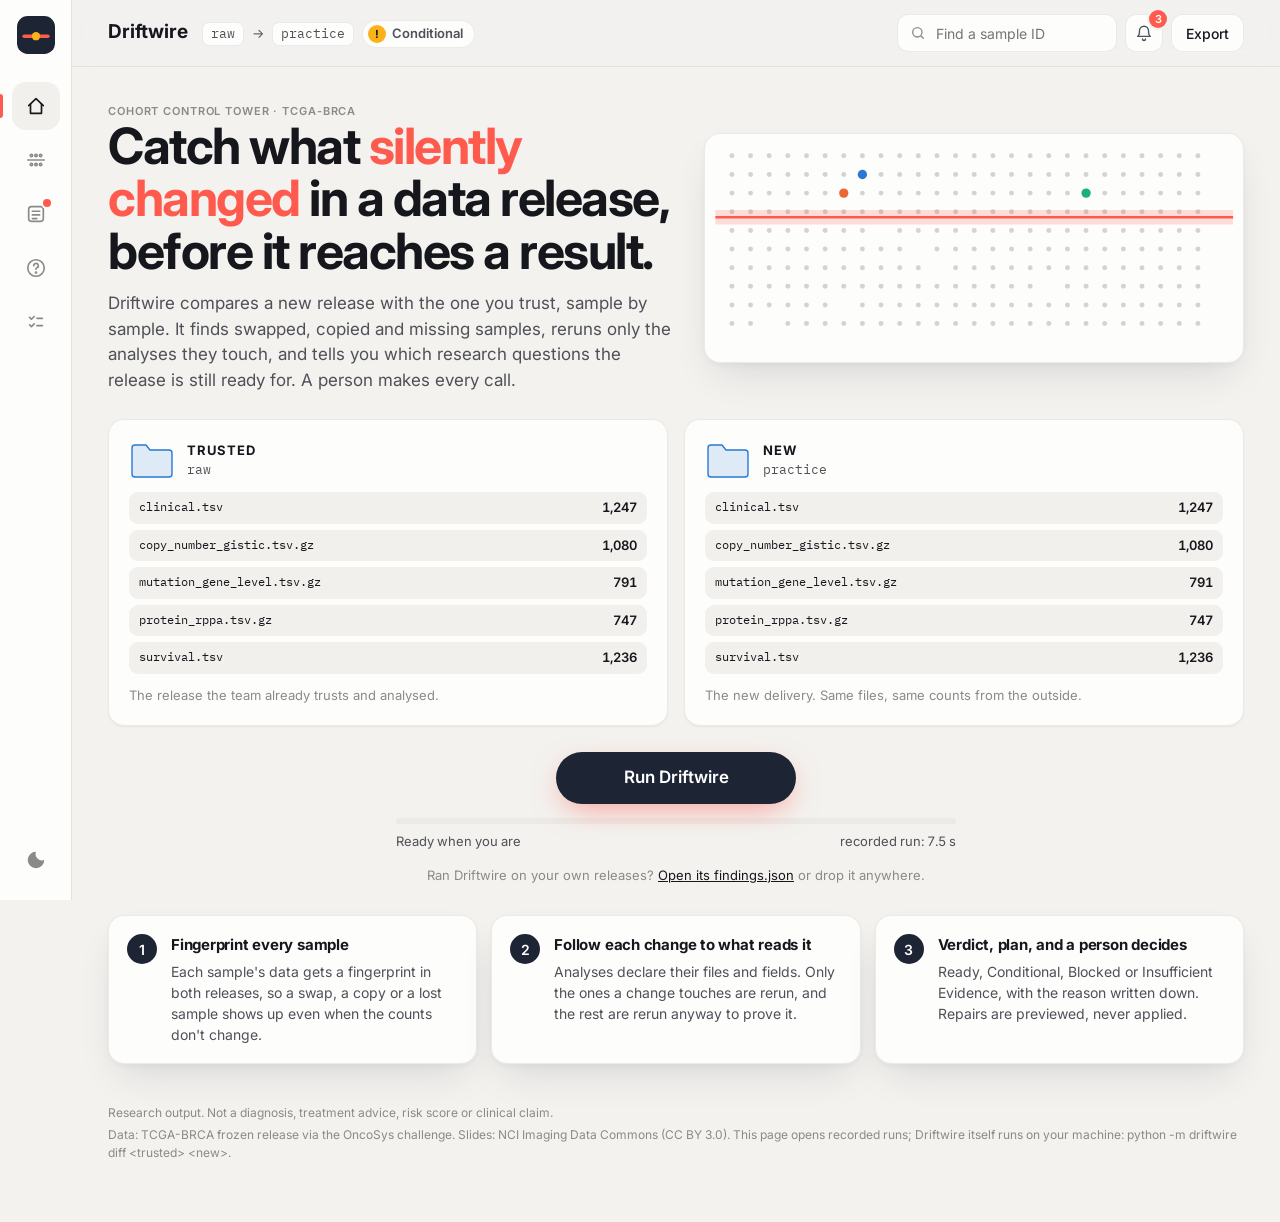
==== commit 8d20aee9: "Rename the product Tripwire -> Driftwire (everything people see) The owner chose a name that matches" ====
--- a/site/index.html
+++ b/site/index.html
@@ -3,8 +3,8 @@
 <head>
 <meta charset="utf-8">
 <meta name="viewport" content="width=device-width, initial-scale=1">
-<title>Tripwire</title>
-<meta name="description" content="Tripwire finds what silently changed between two releases of a dataset, shows which results it breaks, and hands a person the decision.">
+<title>Driftwire</title>
+<meta name="description" content="Driftwire finds what silently changed between two releases of a dataset, shows which results it breaks, and hands a person the decision.">
 <link rel="preconnect" href="https://fonts.googleapis.com">
 <link rel="preconnect" href="https://fonts.gstatic.com" crossorigin>
 <link href="https://fonts.googleapis.com/css2?family=IBM+Plex+Mono:wght@400;500&family=Inter:wght@400;500;600;700&display=swap" rel="stylesheet">
@@ -14,7 +14,7 @@
 <body>
 <div class="app">
   <aside class="side" aria-label="Main">
-    <a class="logo" href="#run" aria-label="Tripwire home">
+    <a class="logo" href="#run" aria-label="Driftwire home">
       <svg viewBox="0 0 32 32" aria-hidden="true"><rect width="32" height="32" rx="9"/><path d="M6 17h20"/><circle cx="16" cy="17" r="3.5"/></svg>
     </a>
     <nav id="nav" class="nav"></nav>
@@ -26,7 +26,7 @@
   <div class="main">
     <header class="bar">
       <div class="bar-title">
-        <span class="word">Tripwire</span>
+        <span class="word">Driftwire</span>
         <span class="crumbs" id="crumbs"></span>
       </div>
       <div class="bar-actions">
@@ -47,7 +47,7 @@
 
 <aside id="drawer" class="drawer" aria-label="Reviewer" hidden></aside>
 <div id="scrim" class="scrim" hidden></div>
-<div id="drop" class="dropall" hidden><div>Drop a Tripwire <span class="mono">findings.json</span> to open it</div></div>
+<div id="drop" class="dropall" hidden><div>Drop a Driftwire <span class="mono">findings.json</span> to open it</div></div>
 <div id="tip" class="tip" role="tooltip" hidden></div>
 <div id="toast" class="toast" role="status" aria-live="polite" hidden></div>
 <input id="file" type="file" accept=".json,application/json" hidden>
